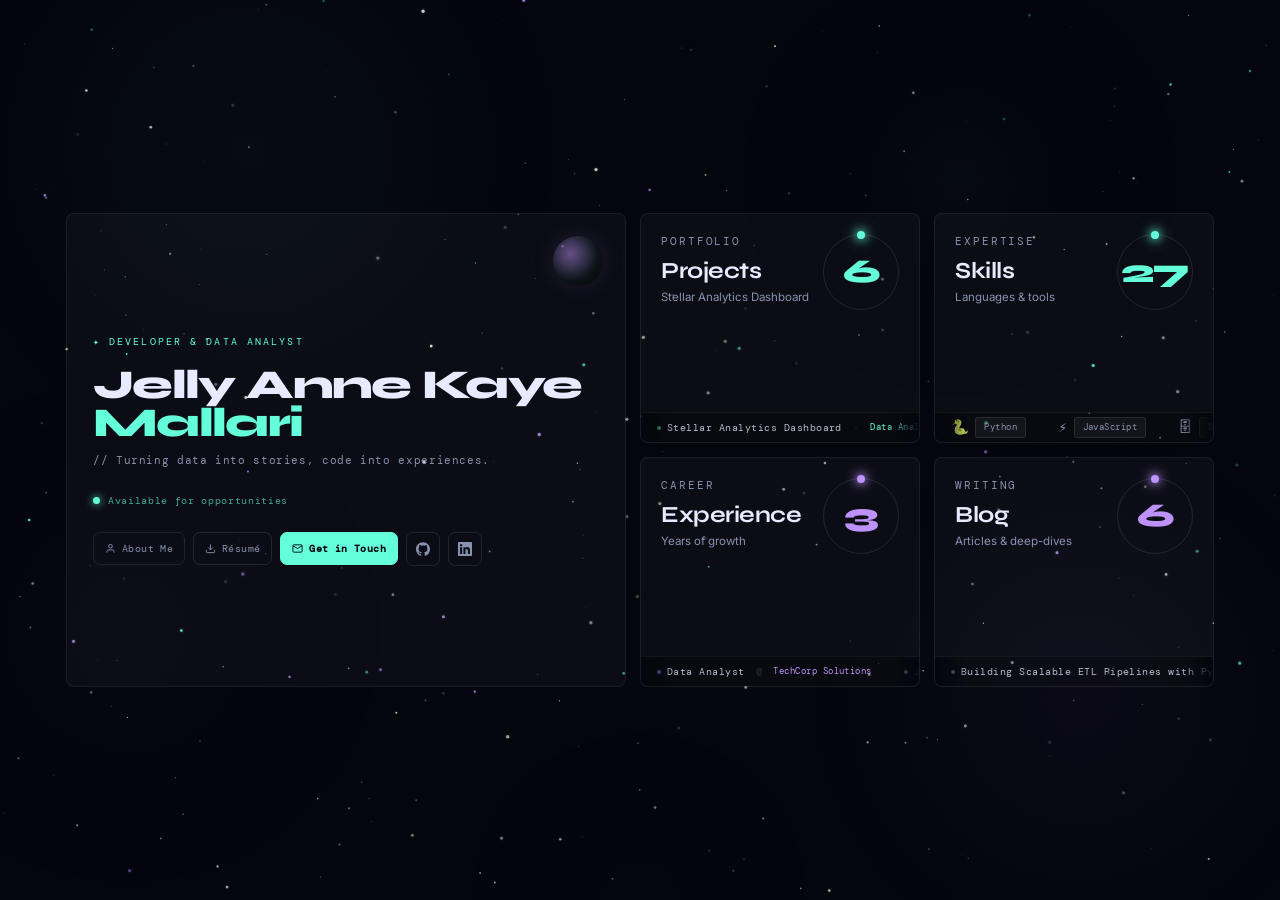
==== index.html @ e991c928 "Add portfolio site and admin panel Initial scaffold for a personal portfolio site. Adds index.html, " ====
<!DOCTYPE html>
<html lang="en">
<head>
  <meta charset="UTF-8"/>
  <meta name="viewport" content="width=device-width, initial-scale=1.0"/>
  <title>Jelly Anne Kaye Mallari — Portfolio</title>
  <link rel="preconnect" href="https://fonts.googleapis.com"/>
  <link rel="preconnect" href="https://fonts.gstatic.com" crossorigin/>
  <link href="https://fonts.googleapis.com/css2?family=Syne:wght@400;600;700;800&family=DM+Mono:wght@300;400;500&family=Inter:wght@300;400;500&display=swap" rel="stylesheet"/>
  <link rel="stylesheet" href="assets/css/main.css" />
</head>
<body>
<canvas id="gc"></canvas>
<div class="nb"></div>

<div class="screen">
  <div class="grid" id="grid"></div>
</div>

<script type="module">
import DataStore from './assets/js/dataStore.js';
import UI from './assets/js/ui.js';
import ContactForm from './assets/js/contactForm.js';

/* ══════════════════════════════════════════════
   GALAXY CANVAS — stars, nebula, shooting stars
══════════════════════════════════════════════ */
(function () {
  const cv = document.getElementById('gc');
  const cx = cv.getContext('2d');
  let stars = [], shots = [];
  const COLS = ['#ffffff','#e8eaff','#c8d0ff','#64ffda','#bd93f9'];

  function resize() {
    cv.width = innerWidth; cv.height = innerHeight;
    stars = [];
    for (let i = 0; i < 320; i++) stars.push({
      x: Math.random() * cv.width,  y: Math.random() * cv.height,
      r: Math.random() * 1.5 + 0.2,
      col: COLS[Math.floor(Math.random() * COLS.length)],
      op: Math.random() * .7 + .15,
      spd: Math.random() * .007 + .002,
      dir: Math.random() > .5 ? 1 : -1
    });
  }

  function shoot() {
    if (Math.random() > .4) return;
    const a = Math.PI / 6 + Math.random() * Math.PI / 8;
    shots.push({ x: Math.random() * cv.width * .85, y: Math.random() * cv.height * .4,
      spd: Math.random() * 11 + 7, len: Math.random() * 150 + 70, a, life: 1 });
  }

  function frame() {
    cx.clearRect(0, 0, cv.width, cv.height);

    /* soft nebula blobs */
    [{ x: cv.width*.75, y: cv.height*.2,  r: 240, c: '100,255,218', a: .02  },
     { x: cv.width*.1,  y: cv.height*.7,  r: 280, c: '189,147,249', a: .018 },
     { x: cv.width*.5,  y: cv.height,     r: 200, c: '100,255,218', a: .013 }
    ].forEach(n => {
      const g = cx.createRadialGradient(n.x, n.y, 0, n.x, n.y, n.r);
      g.addColorStop(0, `rgba(${n.c},${n.a})`); g.addColorStop(1, 'transparent');
      cx.save(); cx.fillStyle = g; cx.beginPath(); cx.arc(n.x, n.y, n.r, 0, Math.PI*2); cx.fill(); cx.restore();
    });

    /* twinkling stars */
    stars.forEach(s => {
      s.op += s.spd * s.dir;
      if (s.op >= .85 || s.op <= .08) s.dir *= -1;
      cx.save(); cx.globalAlpha = s.op;
      cx.beginPath(); cx.arc(s.x, s.y, s.r, 0, Math.PI*2); cx.fillStyle = s.col; cx.fill();
      if (s.r > 1.1) {
        cx.globalAlpha = s.op * .22;
        const g = cx.createRadialGradient(s.x, s.y, 0, s.x, s.y, s.r * 3);
        g.addColorStop(0, s.col); g.addColorStop(1, 'transparent');
        cx.fillStyle = g; cx.beginPath(); cx.arc(s.x, s.y, s.r*3, 0, Math.PI*2); cx.fill();
      }
      cx.restore();
    });

    /* shooting stars */
    shots = shots.filter(s => s.life > 0);
    shots.forEach(s => {
      s.x += Math.cos(s.a) * s.spd; s.y += Math.sin(s.a) * s.spd; s.life -= .017;
      const tx = s.x - Math.cos(s.a) * s.len, ty = s.y - Math.sin(s.a) * s.len;
      cx.save(); cx.globalAlpha = s.life;
      const g = cx.createLinearGradient(tx, ty, s.x, s.y);
      g.addColorStop(0, 'transparent'); g.addColorStop(.6, 'rgba(200,210,255,.35)'); g.addColorStop(1, '#fff');
      cx.strokeStyle = g; cx.lineWidth = 1.4;
      cx.beginPath(); cx.moveTo(tx, ty); cx.lineTo(s.x, s.y); cx.stroke();
      cx.globalAlpha = s.life * .7;
      cx.beginPath(); cx.arc(s.x, s.y, 2, 0, Math.PI*2); cx.fillStyle = '#fff'; cx.fill();
      cx.restore();
    });

    requestAnimationFrame(frame);
  }

  resize();
  window.addEventListener('resize', resize);
  setInterval(shoot, 3000);
  frame();
})();

/* ══════════════════════════════════════════════
   HELPERS
══════════════════════════════════════════════ */
function ticker(items, dur = '22s') {
  const inner = items.join('');
  return `<div class="ticker-wrap"><div class="ticker-track" style="--tdur:${dur}">${inner}${inner}</div></div>`;
}
function projItem(p) {
  return `<div class="ti-item"><span class="ti-dot"></span><span style="color:rgba(232,234,255,.8)">${UI.esc(p.title)}</span><span style="color:rgba(255,255,255,.18);padding:0 5px">·</span><span style="color:var(--cy);font-size:.58rem">${UI.esc(p.category)}</span></div>`;
}
function expItem(e) {
  return `<div class="ti-item"><span class="ti-dot" style="background:var(--vi)"></span><span style="color:rgba(232,234,255,.8)">${UI.esc(e.role)}</span><span style="color:rgba(255,255,255,.18);padding:0 5px">@</span><span style="color:var(--vi);font-size:.58rem">${UI.esc(e.company)}</span></div>`;
}
const IC = {Python:'🐍',JavaScript:'⚡',TypeScript:'🔷',SQL:'🗄',R:'📊',Bash:'💻','Node.js':'🟢','FastAPI':'⚡','Flask':'🌶','Express.js':'🚀','D3.js':'📈',Pandas:'🐼',NumPy:'🔢','scikit-learn':'🤖',TensorFlow:'🧠',Tableau:'📊','Power BI':'📊',PostgreSQL:'🐘',MongoDB:'🍃',MySQL:'🐬',Redis:'🔴',Docker:'🐳',Git:'🌿',Linux:'🐧',Figma:'🎨',Jupyter:'📓'};
function skillItem(s) {
  return `<div class="ti-item"><span style="font-size:.9rem">${IC[s]||'◆'}</span><span class="ti-pill">${UI.esc(s)}</span></div>`;
}
function blogItem(b) {
  const t = b.title.length > 44 ? b.title.slice(0, 42) + '…' : b.title;
  return `<div class="ti-item"><span class="ti-dot" style="background:var(--vi)"></span><span style="color:rgba(232,234,255,.8)">${UI.esc(t)}</span><span style="color:var(--vi);font-size:.56rem;margin-left:5px">${UI.esc(b.readTime)}</span></div>`;
}

/* num-orbit widget — ring rotates, dot is a child so it orbits naturally */
function numOrbit(val) {
  return `<div class="num-orbit">
    <div class="orb-ring"><div class="orb-dot"></div></div>
    <span class="tile-num">${val}</span>
  </div>`;
}

const ARR = `<div class="tile-arrow"></div>`;

const GH = `<svg viewBox="0 0 24 24" fill="currentColor"><path d="M12 .297c-6.63 0-12 5.373-12 12 0 5.303 3.438 9.8 8.205 11.385.6.113.82-.258.82-.577 0-.285-.01-1.04-.015-2.04-3.338.724-4.042-1.61-4.042-1.61-.546-1.385-1.335-1.755-1.335-1.755-1.087-.744.084-.729.084-.729 1.205.084 1.838 1.236 1.838 1.236 1.07 1.835 2.809 1.305 3.495.998.108-.776.417-1.305.76-1.605-2.665-.3-5.466-1.332-5.466-5.93 0-1.31.465-2.38 1.235-3.22-.135-.303-.54-1.523.105-3.176 0 0 1.005-.322 3.3 1.23.96-.267 1.98-.399 3-.405 1.02.006 2.04.138 3 .405 2.28-1.552 3.285-1.23 3.285-1.23.645 1.653.24 2.873.12 3.176.765.84 1.23 1.91 1.23 3.22 0 4.61-2.805 5.625-5.475 5.92.42.36.81 1.096.81 2.22 0 1.606-.015 2.896-.015 3.286 0 .315.21.69.825.57C20.565 22.092 24 17.592 24 12.297c0-6.627-5.373-12-12-12"/></svg>`;
const LI = `<svg viewBox="0 0 24 24" fill="currentColor"><path d="M20.447 20.452h-3.554v-5.569c0-1.328-.027-3.037-1.852-3.037-1.853 0-2.136 1.445-2.136 2.939v5.667H9.351V9h3.414v1.561h.046c.477-.9 1.637-1.85 3.37-1.85 3.601 0 4.267 2.37 4.267 5.455v6.286zM5.337 7.433a2.062 2.062 0 0 1-2.063-2.065 2.064 2.064 0 1 1 2.063 2.065zm1.782 13.019H3.555V9h3.564v11.452zM22.225 0H1.771C.792 0 0 .774 0 1.729v20.542C0 23.227.792 24 1.771 24h20.451C23.2 24 24 23.227 24 22.271V1.729C24 .774 23.2 0 22.222 0h.003z"/></svg>`;

/* ══════════════════════════════════════════════
   RENDER
══════════════════════════════════════════════ */
async function render() {
  const data = await DataStore.getData();
  const { stats, projects, skills, blogs, experience, profile } = data;
  const fp = projects.find(p => p.featured);
  const allSkills = [
    ...(skills.languages  || []),
    ...(skills.frameworks || []),
    ...(skills.data       || []).slice(0, 5),
    ...(skills.databases  || []).slice(0, 3),
    ...(skills.tools      || []).slice(0, 3)
  ];

  // Extract profile data with fallbacks
  const profileName = profile?.name || 'Jelly Anne Kaye Mallari';
  const nameParts = profileName.split(' ');
  const firstName = nameParts.slice(0, -1).join(' ');
  const lastName = nameParts[nameParts.length - 1];
  const profileTitle = profile?.title || 'Developer & Data Analyst';
  const profileTagline = profile?.tagline || 'code that speaks · data that tells stories';
  const profileEmail = profile?.email || 'jellyannekaymallari@email.com';
  const profileGithub = profile?.github || 'https://github.com/jellymallari';
  const profileLinkedin = profile?.linkedin || 'https://linkedin.com/in/jellymallari';
  const profileResume = profile?.resumeUrl || '#';
  const availableStatus = profile?.available !== false;

  document.getElementById('grid').innerHTML = `

    <!-- ① IDENTITY — col 1, row 1–2 -->
    <div class="tile t-identity">
      <div class="id-planet"></div>

      <div class="id-top">
        <p class="id-eye">✦ ${UI.esc(profileTitle)}</p>
        <h1 class="id-name">${UI.esc(firstName)}<br><span class="cy">${UI.esc(lastName)}</span></h1>
        <p class="id-role">// ${UI.esc(profileTagline)}</p>
        <div class="id-status"><div class="sdot"></div>${availableStatus ? 'Available for opportunities' : 'Not currently available'}</div>
      </div>

      <!-- single-row: About Me · Résumé · Get in Touch · GH · LI -->
      <div class="id-bottom">
        <a href="pages/about.html" class="id-btn ibg">
          <svg viewBox="0 0 24 24" fill="none" stroke="currentColor" stroke-width="2"><path d="M20 21v-2a4 4 0 0 0-4-4H8a4 4 0 0 0-4 4v2"/><circle cx="12" cy="7" r="4"/></svg>
          About Me
        </a>
        <a href="${profileResume}" class="id-btn ibo" ${profileResume !== '#' ? 'target="_blank"' : ''}>
          <svg viewBox="0 0 24 24" fill="none" stroke="currentColor" stroke-width="2"><path d="M21 15v4a2 2 0 0 1-2 2H5a2 2 0 0 1-2-2v-4"/><polyline points="7 10 12 15 17 10"/><line x1="12" y1="15" x2="12" y2="3"/></svg>
          Résumé
        </a>
        <a href="#" class="id-btn ibp contact-trigger">
          <svg viewBox="0 0 24 24" fill="none" stroke="currentColor" stroke-width="2"><path d="M4 4h16c1.1 0 2 .9 2 2v12c0 1.1-.9 2-2 2H4c-1.1 0-2-.9-2-2V6c0-1.1.9-2 2-2z"/><polyline points="22,6 12,12 2,6"/></svg>
          Get in Touch
        </a>
        <a href="${profileGithub}" target="_blank" class="soc-btn" title="GitHub">${GH}</a>
        <a href="${profileLinkedin}" target="_blank" class="soc-btn" title="LinkedIn">${LI}</a>
      </div>
    </div>

    <!-- ② PROJECTS — col 2, row 1 -->
    <a href="pages/projects.html" class="tile t-projects">
      <div class="tile-top">
        <div>
          <div class="tile-label">Portfolio</div>
          <div class="tile-title">Projects</div>
          <div class="tile-sub">${fp ? UI.esc(fp.title) : 'Full-stack · ML · Analytics'}</div>
        </div>
        ${numOrbit(stats.projects)}
      </div>
      ${ticker(projects.map(projItem), '26s')}
      ${ARR}
    </a>

    <!-- ③ SKILLS — col 3, row 1 -->
    <a href="pages/skills.html" class="tile t-skills">
      <div class="tile-top">
        <div>
          <div class="tile-label">Expertise</div>
          <div class="tile-title">Skills</div>
          <div class="tile-sub">Languages &amp; tools</div>
        </div>
        ${numOrbit(stats.technologies)}
      </div>
      ${ticker(allSkills.map(skillItem), '28s')}
      ${ARR}
    </a>

    <!-- ④ EXPERIENCE — col 2, row 2 -->
    <a href="pages/experience.html" class="tile t-exp">
      <div class="tile-top">
        <div>
          <div class="tile-label">Career</div>
          <div class="tile-title">Experience</div>
          <div class="tile-sub">Years of growth</div>
        </div>
        ${numOrbit(stats.experience)}
      </div>
      ${ticker(experience.map(expItem), '20s')}
      ${ARR}
    </a>

    <!-- ⑤ BLOG — col 3, row 2 -->
    <a href="pages/blog.html" class="tile t-blog">
      <div class="tile-top">
        <div>
          <div class="tile-label">Writing</div>
          <div class="tile-title">Blog</div>
          <div class="tile-sub">Articles &amp; deep-dives</div>
        </div>
        ${numOrbit(stats.blogs)}
      </div>
      ${ticker(blogs.map(blogItem), '24s')}
      ${ARR}
    </a>

  `;
}

/* ----------------------------------------------
   RENDER & INITIALIZE
---------------------------------------------- */
render().then(() => {
  // Initialize contact form
  ContactForm.init();
});
</script>
</body>
</html>
---- assets/css/main.css ----
/* ═══════════════════════════════════════════
   GALAXY PORTFOLIO — MAIN STYLESHEET
   ═══════════════════════════════════════════ */

@import url('https://fonts.googleapis.com/css2?family=Syne:wght@400;600;700;800&family=DM+Mono:ital,wght@0,300;0,400;0,500;1,300&family=Inter:wght@300;400;500&display=swap');

/* ── Variables ──────────────────────────────── */
:root {
  --space-black: #04050d;
  --deep-navy: #070b1a;
  --nebula-purple: #1a0a2e;
  --void: #0a0e1f;
  --star-white: #e8eaff;
  --star-dim: #8892b0;
  --accent-cyan: #64ffda;
  --accent-violet: #bd93f9;
  --accent-gold: #f1c40f;
  --accent-rose: #ff6b9d;
  --card-bg: rgba(255,255,255,0.03);
  --card-border: rgba(255,255,255,0.06);
  --card-hover: rgba(100,255,218,0.05);
  --glow-cyan: 0 0 30px rgba(100,255,218,0.15);
  --glow-violet: 0 0 30px rgba(189,147,249,0.15);
  --font-display: 'Syne', sans-serif;
  --font-mono: 'DM Mono', monospace;
  --font-body: 'Inter', sans-serif;
  --transition: all 0.35s cubic-bezier(0.4, 0, 0.2, 1);
  --radius: 16px;
  --radius-sm: 8px;
  
  /* Short aliases for homepage compatibility */
  --bg: var(--space-black);
  --w: var(--star-white);
  --dim: var(--star-dim);
  --cy: var(--accent-cyan);
  --vi: var(--accent-violet);
  --go: var(--accent-gold);
  --ro: var(--accent-rose);
  --border: rgba(255,255,255,0.07);
  --fd: var(--font-display);
  --fm: var(--font-mono);
  --fb: var(--font-body);
  --ease: cubic-bezier(0.4, 0, 0.2, 1);
}

/* ── Reset ──────────────────────────────────── */
*, *::before, *::after { box-sizing: border-box; margin: 0; padding: 0; }
html { scroll-behavior: smooth; }
body {
  font-family: var(--font-body);
  background: var(--space-black);
  color: var(--star-white);
  min-height: 100vh;
  overflow-x: hidden;
  line-height: 1.6;
}
a { color: inherit; text-decoration: none; }
ul { list-style: none; }
button { cursor: pointer; border: none; outline: none; background: none; font-family: inherit; }
img { max-width: 100%; display: block; }

/* ── Galaxy Canvas ──────────────────────────── */
#galaxy-canvas {
  position: fixed;
  inset: 0;
  z-index: 0;
  pointer-events: none;
}

/* Galaxy canvas for homepage */
#gc {
  position: fixed;
  inset: 0;
  z-index: 0;
  pointer-events: none;
}

/* ── Nebula Glow Backgrounds ────────────────── */
.nebula-bg {
  position: fixed;
  inset: 0;
  z-index: 0;
  pointer-events: none;
  overflow: hidden;
}

/* Nebula background for homepage */
.nb {
  position: fixed;
  inset: 0;
  z-index: 0;
  pointer-events: none;
  overflow: hidden;
}
.nb::before {
  content: '';
  position: absolute;
  width: 700px;
  height: 700px;
  background: radial-gradient(circle, rgba(100,255,218,.03) 0%, transparent 65%);
  top: -200px;
  left: -100px;
  animation: nd 22s ease-in-out infinite alternate;
}
.nb::after {
  content: '';
  position: absolute;
  width: 600px;
  height: 600px;
  background: radial-gradient(circle, rgba(189,147,249,.04) 0%, transparent 65%);
  bottom: -100px;
  right: -100px;
  animation: nd 28s ease-in-out infinite alternate-reverse;
}
@keyframes nd {
  0% { transform: translate(0,0); }
  100% { transform: translate(50px,35px); }
}
.nebula-bg::before {
  content: '';
  position: absolute;
  width: 600px; height: 600px;
  background: radial-gradient(circle, rgba(100,255,218,0.04) 0%, transparent 70%);
  top: -200px; left: -200px;
  animation: nebulaDrift 20s ease-in-out infinite alternate;
}
.nebula-bg::after {
  content: '';
  position: absolute;
  width: 500px; height: 500px;
  background: radial-gradient(circle, rgba(189,147,249,0.05) 0%, transparent 70%);
  bottom: -100px; right: -100px;
  animation: nebulaDrift 25s ease-in-out infinite alternate-reverse;
}
@keyframes nebulaDrift {
  0% { transform: translate(0,0) scale(1); }
  100% { transform: translate(60px, 40px) scale(1.1); }
}

/* ── Layout Wrapper ─────────────────────────── */
.site-wrapper {
  position: relative;
  z-index: 1;
  min-height: 100vh;
}

/* ── NAV ────────────────────────────────────── */
.nav {
  position: fixed;
  top: 0; left: 0; right: 0;
  z-index: 100;
  padding: 20px 40px;
  display: flex;
  align-items: center;
  justify-content: space-between;
  backdrop-filter: blur(20px);
  background: rgba(4,5,13,0.7);
  border-bottom: 1px solid rgba(255,255,255,0.04);
  transition: var(--transition);
}
.nav-logo {
  font-family: var(--font-display);
  font-weight: 800;
  font-size: 1.2rem;
  letter-spacing: -0.02em;
  color: var(--accent-cyan);
}
.nav-logo span { color: var(--star-white); }
.nav-links {
  display: flex;
  gap: 36px;
  align-items: center;
}
.nav-links a {
  font-family: var(--font-mono);
  font-size: 0.75rem;
  color: var(--star-dim);
  letter-spacing: 0.08em;
  text-transform: uppercase;
  transition: var(--transition);
  position: relative;
}
.nav-links a::after {
  content: '';
  position: absolute;
  bottom: -4px; left: 0;
  width: 0; height: 1px;
  background: var(--accent-cyan);
  transition: var(--transition);
}
.nav-links a:hover { color: var(--accent-cyan); }
.nav-links a:hover::after { width: 100%; }
.nav-cta {
  padding: 9px 22px;
  border: 1px solid var(--accent-cyan);
  border-radius: 6px;
  font-family: var(--font-mono);
  font-size: 0.75rem;
  color: var(--accent-cyan) !important;
  letter-spacing: 0.08em;
  text-transform: uppercase;
  transition: var(--transition) !important;
}
.nav-cta:hover {
  background: rgba(100,255,218,0.1) !important;
}
.nav-cta::after { display: none !important; }
.nav-hamburger {
  display: none;
  flex-direction: column;
  gap: 5px;
  padding: 4px;
}
.nav-hamburger span {
  width: 24px; height: 2px;
  background: var(--star-white);
  border-radius: 2px;
  transition: var(--transition);
}

/* ── HERO / DASHBOARD HEADER ────────────────── */
.hero {
  padding: 160px 40px 60px;
  max-width: 1200px;
  margin: 0 auto;
}
.hero-eyebrow {
  font-family: var(--font-mono);
  font-size: 0.75rem;
  color: var(--accent-cyan);
  letter-spacing: 0.2em;
  text-transform: uppercase;
  margin-bottom: 20px;
  opacity: 0;
  animation: fadeUp 0.8s ease forwards 0.2s;
}
.hero-name {
  font-family: var(--font-display);
  font-size: clamp(2.8rem, 6vw, 5.5rem);
  font-weight: 800;
  line-height: 1.0;
  letter-spacing: -0.03em;
  margin-bottom: 16px;
  opacity: 0;
  animation: fadeUp 0.8s ease forwards 0.4s;
}
.hero-name .accent { color: var(--accent-cyan); }
.hero-title {
  font-family: var(--font-mono);
  font-size: clamp(0.85rem, 1.5vw, 1rem);
  color: var(--star-dim);
  letter-spacing: 0.06em;
  margin-bottom: 32px;
  opacity: 0;
  animation: fadeUp 0.8s ease forwards 0.6s;
}
.hero-actions {
  display: flex;
  gap: 16px;
  flex-wrap: wrap;
  margin-bottom: 16px;
  opacity: 0;
  animation: fadeUp 0.8s ease forwards 0.8s;
}
.btn {
  display: inline-flex;
  align-items: center;
  gap: 8px;
  padding: 12px 24px;
  border-radius: var(--radius-sm);
  font-family: var(--font-mono);
  font-size: 0.78rem;
  letter-spacing: 0.06em;
  font-weight: 500;
  transition: var(--transition);
}
.btn-primary {
  background: var(--accent-cyan);
  color: var(--space-black);
}
.btn-primary:hover {
  background: #a0ffe8;
  transform: translateY(-2px);
  box-shadow: 0 8px 24px rgba(100,255,218,0.3);
}
.btn-outline {
  border: 1px solid rgba(255,255,255,0.15);
  color: var(--star-white);
}
.btn-outline:hover {
  border-color: var(--accent-cyan);
  color: var(--accent-cyan);
  transform: translateY(-2px);
}
.btn-ghost {
  color: var(--star-dim);
  padding: 12px 16px;
}
.btn-ghost:hover { color: var(--accent-violet); }
.btn svg { width: 14px; height: 14px; }

/* ── STATUS BADGE ───────────────────────────── */
.status-badge {
  display: inline-flex;
  align-items: center;
  gap: 8px;
  font-family: var(--font-mono);
  font-size: 0.7rem;
  color: var(--accent-cyan);
  letter-spacing: 0.06em;
  opacity: 0;
  animation: fadeUp 0.8s ease forwards 1s;
}
.status-dot {
  width: 7px; height: 7px;
  border-radius: 50%;
  background: var(--accent-cyan);
  box-shadow: 0 0 8px var(--accent-cyan);
  animation: pulse 2s ease-in-out infinite;
}
@keyframes pulse {
  0%, 100% { opacity: 1; transform: scale(1); }
  50% { opacity: 0.5; transform: scale(0.8); }
}

/* ── GRID DASHBOARD ─────────────────────────── */
.dashboard {
  padding: 0 40px 80px;
  max-width: 1200px;
  margin: 0 auto;
}
.grid {
  display: grid;
  grid-template-columns: repeat(12, 1fr);
  grid-auto-rows: 160px;
  gap: 16px;
}

/* Card base */
.card {
  background: var(--card-bg);
  border: 1px solid var(--card-border);
  border-radius: var(--radius);
  padding: 28px;
  position: relative;
  overflow: hidden;
  cursor: pointer;
  transition: var(--transition);
  display: flex;
  flex-direction: column;
  justify-content: space-between;
  opacity: 0;
  animation: cardReveal 0.6s ease forwards;
  text-decoration: none;
  color: inherit;
}
.card::before {
  content: '';
  position: absolute;
  inset: 0;
  background: var(--card-hover);
  opacity: 0;
  transition: var(--transition);
  border-radius: inherit;
}
.card:hover {
  border-color: rgba(100,255,218,0.2);
  transform: translateY(-4px) scale(1.01);
  box-shadow: var(--glow-cyan), 0 20px 60px rgba(0,0,0,0.4);
  z-index: 2;
}
.card:hover::before { opacity: 1; }

/* Card size variants */
.card-wide { grid-column: span 7; }
.card-medium { grid-column: span 5; }
.card-third { grid-column: span 4; }
.card-half { grid-column: span 6; }
.card-tall { grid-row: span 2; }
.card-full { grid-column: span 12; }

/* Card animation delays */
.card:nth-child(1) { animation-delay: 0.1s; }
.card:nth-child(2) { animation-delay: 0.2s; }
.card:nth-child(3) { animation-delay: 0.3s; }
.card:nth-child(4) { animation-delay: 0.4s; }
.card:nth-child(5) { animation-delay: 0.5s; }
.card:nth-child(6) { animation-delay: 0.6s; }
.card:nth-child(7) { animation-delay: 0.7s; }

@keyframes cardReveal {
  from { opacity: 0; transform: translateY(20px); }
  to { opacity: 1; transform: translateY(0); }
}

/* Card inner elements */
.card-label {
  font-family: var(--font-mono);
  font-size: 0.68rem;
  letter-spacing: 0.15em;
  text-transform: uppercase;
  color: var(--star-dim);
  margin-bottom: 8px;
}
.card-title {
  font-family: var(--font-display);
  font-size: 1.5rem;
  font-weight: 700;
  letter-spacing: -0.02em;
  line-height: 1.2;
}
.card-stat {
  font-family: var(--font-display);
  font-size: 3rem;
  font-weight: 800;
  letter-spacing: -0.04em;
  line-height: 1;
  color: var(--accent-cyan);
}
.card-stat-label {
  font-family: var(--font-mono);
  font-size: 0.7rem;
  color: var(--star-dim);
  letter-spacing: 0.06em;
}
.card-description {
  font-size: 0.82rem;
  color: var(--star-dim);
  line-height: 1.6;
  margin-top: 8px;
}
.card-arrow {
  position: absolute;
  bottom: 24px; right: 24px;
  width: 36px; height: 36px;
  border: 1px solid rgba(255,255,255,0.1);
  border-radius: 50%;
  display: flex;
  align-items: center;
  justify-content: center;
  color: var(--star-dim);
  transition: var(--transition);
}
.card:hover .card-arrow {
  border-color: var(--accent-cyan);
  color: var(--accent-cyan);
  background: rgba(100,255,218,0.1);
  transform: rotate(45deg);
}
.card-icon {
  width: 44px; height: 44px;
  border-radius: 12px;
  display: flex;
  align-items: center;
  justify-content: center;
  margin-bottom: 12px;
  font-size: 1.4rem;
}
.card-tags {
  display: flex;
  flex-wrap: wrap;
  gap: 6px;
  margin-top: 12px;
}
.tag {
  padding: 3px 10px;
  border-radius: 4px;
  font-family: var(--font-mono);
  font-size: 0.65rem;
  letter-spacing: 0.05em;
  background: rgba(255,255,255,0.05);
  border: 1px solid rgba(255,255,255,0.08);
  color: var(--star-dim);
}
.tag.accent { background: rgba(100,255,218,0.1); border-color: rgba(100,255,218,0.2); color: var(--accent-cyan); }
.tag.violet { background: rgba(189,147,249,0.1); border-color: rgba(189,147,249,0.2); color: var(--accent-violet); }

/* Card color themes */
.card-cyan { --card-hover: rgba(100,255,218,0.05); }
.card-violet { --card-hover: rgba(189,147,249,0.05); }
.card-violet:hover { border-color: rgba(189,147,249,0.2); box-shadow: var(--glow-violet), 0 20px 60px rgba(0,0,0,0.4); }
.card-violet .card-stat { color: var(--accent-violet); }
.card-gold .card-stat { color: var(--accent-gold); }
.card-rose .card-stat { color: var(--accent-rose); }

/* Featured project card styles */
.card-project-preview {
  display: flex;
  flex-direction: column;
  gap: 8px;
}
.project-name {
  font-family: var(--font-display);
  font-weight: 700;
  font-size: 1.05rem;
  letter-spacing: -0.02em;
}
.project-meta {
  font-family: var(--font-mono);
  font-size: 0.68rem;
  color: var(--accent-cyan);
  letter-spacing: 0.08em;
  text-transform: uppercase;
}
.project-excerpt {
  font-size: 0.8rem;
  color: var(--star-dim);
  line-height: 1.5;
  display: -webkit-box;
  -webkit-line-clamp: 2;
  -webkit-box-orient: vertical;
  overflow: hidden;
}

/* Orbit animation in card */
.orbit-container {
  position: absolute;
  right: -20px; top: 50%;
  transform: translateY(-50%);
  width: 120px; height: 120px;
}
.orbit-ring {
  position: absolute;
  inset: 0;
  border: 1px solid rgba(100,255,218,0.1);
  border-radius: 50%;
  animation: orbitSpin 8s linear infinite;
}
.orbit-dot {
  position: absolute;
  width: 8px; height: 8px;
  background: var(--accent-cyan);
  border-radius: 50%;
  top: -4px; left: 50%;
  transform: translateX(-50%);
  box-shadow: 0 0 10px var(--accent-cyan);
}
@keyframes orbitSpin {
  from { transform: rotate(0deg); }
  to { transform: rotate(360deg); }
}

/* Skills bar */
.skill-bar-list { display: flex; flex-direction: column; gap: 10px; margin-top: 8px; }
.skill-bar-item { }
.skill-bar-label {
  display: flex;
  justify-content: space-between;
  font-family: var(--font-mono);
  font-size: 0.68rem;
  color: var(--star-dim);
  margin-bottom: 5px;
  letter-spacing: 0.04em;
}
.skill-bar-track {
  height: 3px;
  background: rgba(255,255,255,0.06);
  border-radius: 2px;
  overflow: hidden;
}
.skill-bar-fill {
  height: 100%;
  background: linear-gradient(90deg, var(--accent-cyan), var(--accent-violet));
  border-radius: 2px;
  transform-origin: left;
  transform: scaleX(0);
  transition: transform 1s cubic-bezier(0.4, 0, 0.2, 1);
}
.card:hover .skill-bar-fill { transform: scaleX(1); }

/* ── PAGE LAYOUT ────────────────────────────── */
.page-wrapper {
  padding: 120px 40px 80px;
  max-width: 1200px;
  margin: 0 auto;
}
.page-header {
  margin-bottom: 64px;
  opacity: 0;
  animation: fadeUp 0.7s ease forwards 0.2s;
}
.page-eyebrow {
  font-family: var(--font-mono);
  font-size: 0.72rem;
  color: var(--accent-cyan);
  letter-spacing: 0.2em;
  text-transform: uppercase;
  margin-bottom: 12px;
}
.page-title {
  font-family: var(--font-display);
  font-size: clamp(2rem, 5vw, 3.5rem);
  font-weight: 800;
  letter-spacing: -0.03em;
  line-height: 1.1;
}
.page-subtitle {
  font-size: 0.9rem;
  color: var(--star-dim);
  max-width: 500px;
  margin-top: 12px;
  line-height: 1.7;
}
.page-divider {
  height: 1px;
  background: linear-gradient(90deg, var(--accent-cyan), transparent);
  margin: 16px 0 0;
  opacity: 0.3;
}

/* ── PROJECTS PAGE ──────────────────────────── */
.filter-bar {
  display: flex;
  gap: 8px;
  margin-bottom: 40px;
  flex-wrap: wrap;
  opacity: 0;
  animation: fadeUp 0.7s ease forwards 0.4s;
}
.filter-btn {
  padding: 8px 20px;
  border-radius: 6px;
  font-family: var(--font-mono);
  font-size: 0.72rem;
  letter-spacing: 0.06em;
  border: 1px solid rgba(255,255,255,0.1);
  color: var(--star-dim);
  transition: var(--transition);
}
.filter-btn:hover, .filter-btn.active {
  border-color: var(--accent-cyan);
  color: var(--accent-cyan);
  background: rgba(100,255,218,0.07);
}

.projects-grid {
  display: grid;
  grid-template-columns: repeat(auto-fill, minmax(340px, 1fr));
  gap: 20px;
  opacity: 0;
  animation: fadeUp 0.7s ease forwards 0.6s;
}
.project-card {
  background: var(--card-bg);
  border: 1px solid var(--card-border);
  border-radius: var(--radius);
  padding: 32px;
  transition: var(--transition);
  position: relative;
  overflow: hidden;
}
.project-card::after {
  content: '';
  position: absolute;
  top: 0; left: 0; right: 0;
  height: 2px;
  background: linear-gradient(90deg, var(--accent-cyan), var(--accent-violet));
  transform: scaleX(0);
  transform-origin: left;
  transition: var(--transition);
}
.project-card:hover {
  border-color: rgba(100,255,218,0.15);
  transform: translateY(-6px);
  box-shadow: var(--glow-cyan), 0 24px 60px rgba(0,0,0,0.5);
}
.project-card:hover::after { transform: scaleX(1); }
.project-category {
  font-family: var(--font-mono);
  font-size: 0.68rem;
  color: var(--accent-cyan);
  letter-spacing: 0.12em;
  text-transform: uppercase;
  margin-bottom: 12px;
}
.project-title {
  font-family: var(--font-display);
  font-size: 1.25rem;
  font-weight: 700;
  letter-spacing: -0.02em;
  margin-bottom: 12px;
}
.project-desc {
  font-size: 0.83rem;
  color: var(--star-dim);
  line-height: 1.65;
  margin-bottom: 20px;
}
.project-tech {
  display: flex;
  flex-wrap: wrap;
  gap: 6px;
  margin-bottom: 24px;
}
.tech-tag {
  padding: 4px 10px;
  background: rgba(255,255,255,0.04);
  border: 1px solid rgba(255,255,255,0.07);
  border-radius: 4px;
  font-family: var(--font-mono);
  font-size: 0.65rem;
  color: var(--star-dim);
}
.project-footer {
  display: flex;
  align-items: center;
  justify-content: space-between;
}
.project-status {
  display: flex;
  align-items: center;
  gap: 6px;
  font-family: var(--font-mono);
  font-size: 0.68rem;
  color: var(--star-dim);
}
.status-indicator {
  width: 6px; height: 6px;
  border-radius: 50%;
  background: var(--accent-cyan);
}
.status-indicator.in-progress { background: var(--accent-gold); }
.project-links { display: flex; gap: 12px; }
.project-links a {
  font-family: var(--font-mono);
  font-size: 0.68rem;
  color: var(--star-dim);
  letter-spacing: 0.06em;
  transition: var(--transition);
}
.project-links a:hover { color: var(--accent-cyan); }

/* ── EXPERIENCE PAGE ────────────────────────── */
.timeline {
  position: relative;
  padding-left: 32px;
  opacity: 0;
  animation: fadeUp 0.7s ease forwards 0.4s;
}
.timeline::before {
  content: '';
  position: absolute;
  left: 0; top: 8px; bottom: 0;
  width: 1px;
  background: linear-gradient(180deg, var(--accent-cyan), rgba(100,255,218,0.05));
}
.timeline-item {
  position: relative;
  margin-bottom: 56px;
}
.timeline-item::before {
  content: '';
  position: absolute;
  left: -37px; top: 6px;
  width: 10px; height: 10px;
  border-radius: 50%;
  background: var(--space-black);
  border: 2px solid var(--accent-cyan);
  box-shadow: 0 0 12px rgba(100,255,218,0.4);
}
.timeline-period {
  font-family: var(--font-mono);
  font-size: 0.7rem;
  color: var(--accent-cyan);
  letter-spacing: 0.1em;
  margin-bottom: 8px;
}
.timeline-role {
  font-family: var(--font-display);
  font-size: 1.3rem;
  font-weight: 700;
  letter-spacing: -0.02em;
  margin-bottom: 4px;
}
.timeline-company {
  font-family: var(--font-mono);
  font-size: 0.78rem;
  color: var(--star-dim);
  margin-bottom: 16px;
}
.timeline-desc {
  font-size: 0.85rem;
  color: var(--star-dim);
  line-height: 1.7;
  margin-bottom: 16px;
  max-width: 600px;
}
.timeline-highlights {
  display: flex;
  flex-direction: column;
  gap: 8px;
}
.timeline-highlights li {
  font-family: var(--font-mono);
  font-size: 0.75rem;
  color: var(--star-dim);
  padding-left: 16px;
  position: relative;
}
.timeline-highlights li::before {
  content: '›';
  position: absolute;
  left: 0;
  color: var(--accent-cyan);
}

/* ── SKILLS PAGE ────────────────────────────── */
.skills-sections {
  display: grid;
  grid-template-columns: repeat(auto-fill, minmax(300px, 1fr));
  gap: 24px;
  opacity: 0;
  animation: fadeUp 0.7s ease forwards 0.4s;
}
.skills-group {
  background: var(--card-bg);
  border: 1px solid var(--card-border);
  border-radius: var(--radius);
  padding: 32px;
  transition: var(--transition);
}
.skills-group:hover {
  border-color: rgba(100,255,218,0.1);
  transform: translateY(-4px);
}
.skills-group-title {
  font-family: var(--font-display);
  font-size: 0.95rem;
  font-weight: 700;
  letter-spacing: 0.02em;
  margin-bottom: 20px;
  color: var(--accent-cyan);
}
.skills-list {
  display: flex;
  flex-wrap: wrap;
  gap: 8px;
}
.skill-pill {
  padding: 6px 14px;
  border: 1px solid rgba(255,255,255,0.08);
  border-radius: 6px;
  font-family: var(--font-mono);
  font-size: 0.72rem;
  color: var(--star-dim);
  background: rgba(255,255,255,0.03);
  transition: var(--transition);
}
.skill-pill:hover {
  border-color: var(--accent-cyan);
  color: var(--accent-cyan);
  background: rgba(100,255,218,0.05);
}

/* ── BLOG PAGE ──────────────────────────────── */
.blog-grid {
  display: grid;
  grid-template-columns: repeat(auto-fill, minmax(320px, 1fr));
  gap: 24px;
  opacity: 0;
  animation: fadeUp 0.7s ease forwards 0.4s;
}
.blog-card {
  background: var(--card-bg);
  border: 1px solid var(--card-border);
  border-radius: var(--radius);
  padding: 32px;
  transition: var(--transition);
  position: relative;
  overflow: hidden;
}
.blog-card:hover {
  border-color: rgba(189,147,249,0.2);
  transform: translateY(-6px);
  box-shadow: var(--glow-violet), 0 24px 60px rgba(0,0,0,0.5);
}
.blog-category {
  font-family: var(--font-mono);
  font-size: 0.65rem;
  color: var(--accent-violet);
  letter-spacing: 0.14em;
  text-transform: uppercase;
  margin-bottom: 12px;
}
.blog-title {
  font-family: var(--font-display);
  font-size: 1.15rem;
  font-weight: 700;
  letter-spacing: -0.02em;
  margin-bottom: 12px;
  line-height: 1.3;
  transition: var(--transition);
}
.blog-card:hover .blog-title { color: var(--accent-violet); }
.blog-excerpt {
  font-size: 0.82rem;
  color: var(--star-dim);
  line-height: 1.65;
  margin-bottom: 24px;
}
.blog-meta {
  display: flex;
  align-items: center;
  justify-content: space-between;
  font-family: var(--font-mono);
  font-size: 0.68rem;
  color: var(--star-dim);
}
.blog-tags { display: flex; gap: 6px; flex-wrap: wrap; margin-bottom: 16px; }
.blog-tag {
  padding: 3px 9px;
  border-radius: 4px;
  background: rgba(189,147,249,0.08);
  border: 1px solid rgba(189,147,249,0.15);
  font-family: var(--font-mono);
  font-size: 0.62rem;
  color: var(--accent-violet);
}

/* ── ABOUT PAGE ─────────────────────────────── */
.about-grid {
  display: grid;
  grid-template-columns: 1fr 1.2fr;
  gap: 60px;
  align-items: start;
  opacity: 0;
  animation: fadeUp 0.7s ease forwards 0.4s;
}
.about-avatar {
  position: relative;
}
.avatar-frame {
  width: 100%;
  aspect-ratio: 1;
  max-width: 320px;
  border-radius: 20px;
  background: linear-gradient(135deg, rgba(100,255,218,0.08), rgba(189,147,249,0.08));
  border: 1px solid rgba(100,255,218,0.15);
  display: flex;
  align-items: center;
  justify-content: center;
  font-size: 6rem;
  position: relative;
  overflow: hidden;
}
.avatar-frame::before {
  content: '';
  position: absolute;
  inset: -50%;
  background: conic-gradient(from 0deg, transparent 0%, rgba(100,255,218,0.05) 30%, transparent 60%);
  animation: rotateSlow 20s linear infinite;
}
@keyframes rotateSlow { to { transform: rotate(360deg); } }
.about-ring {
  position: absolute;
  inset: -20px;
  border: 1px solid rgba(100,255,218,0.06);
  border-radius: 28px;
  animation: orbitSpin 12s linear infinite;
}
.about-info { display: flex; flex-direction: column; gap: 32px; }
.about-bio {
  font-size: 0.9rem;
  color: var(--star-dim);
  line-height: 1.8;
}
.about-detail-list { display: flex; flex-direction: column; gap: 12px; }
.about-detail {
  display: flex;
  align-items: center;
  gap: 12px;
  font-family: var(--font-mono);
  font-size: 0.78rem;
  color: var(--star-dim);
}
.about-detail-key { color: var(--accent-cyan); min-width: 90px; }
.about-socials { display: flex; gap: 12px; }
.social-btn {
  padding: 10px 20px;
  border: 1px solid rgba(255,255,255,0.1);
  border-radius: 8px;
  font-family: var(--font-mono);
  font-size: 0.72rem;
  color: var(--star-dim);
  transition: var(--transition);
  display: flex;
  align-items: center;
  gap: 8px;
}
.social-btn:hover {
  border-color: var(--accent-cyan);
  color: var(--accent-cyan);
  background: rgba(100,255,218,0.05);
}

/* ── ADMIN PAGE ─────────────────────────────── */
.admin-layout {
  display: grid;
  grid-template-columns: 240px 1fr;
  gap: 32px;
  min-height: calc(100vh - 200px);
}
.admin-sidebar {
  background: var(--card-bg);
  border: 1px solid var(--card-border);
  border-radius: var(--radius);
  padding: 24px;
  height: fit-content;
  position: sticky;
  top: 100px;
}
.admin-sidebar-title {
  font-family: var(--font-mono);
  font-size: 0.68rem;
  color: var(--accent-cyan);
  letter-spacing: 0.15em;
  text-transform: uppercase;
  margin-bottom: 20px;
}
.admin-nav-item {
  display: flex;
  align-items: center;
  gap: 10px;
  padding: 10px 14px;
  border-radius: 8px;
  font-family: var(--font-mono);
  font-size: 0.78rem;
  color: var(--star-dim);
  cursor: pointer;
  transition: var(--transition);
  margin-bottom: 4px;
  border: 1px solid transparent;
}
.admin-nav-item:hover, .admin-nav-item.active {
  color: var(--accent-cyan);
  background: rgba(100,255,218,0.05);
  border-color: rgba(100,255,218,0.1);
}
.admin-content { }
.admin-panel { display: none; }
.admin-panel.active { display: block; }
.admin-panel-header {
  display: flex;
  align-items: center;
  justify-content: space-between;
  margin-bottom: 32px;
}
.admin-panel-title {
  font-family: var(--font-display);
  font-size: 1.5rem;
  font-weight: 700;
  letter-spacing: -0.02em;
}

/* Admin table */
.admin-table {
  width: 100%;
  border-collapse: collapse;
}
.admin-table th {
  font-family: var(--font-mono);
  font-size: 0.65rem;
  letter-spacing: 0.12em;
  text-transform: uppercase;
  color: var(--star-dim);
  text-align: left;
  padding: 12px 16px;
  border-bottom: 1px solid rgba(255,255,255,0.06);
}
.admin-table td {
  padding: 16px 16px;
  font-size: 0.83rem;
  border-bottom: 1px solid rgba(255,255,255,0.04);
  color: var(--star-dim);
  vertical-align: top;
}
.admin-table tr:hover td { background: rgba(255,255,255,0.02); }
.admin-table td:first-child { color: var(--star-white); font-weight: 500; }

/* Admin form */
.admin-form {
  background: var(--card-bg);
  border: 1px solid var(--card-border);
  border-radius: var(--radius);
  padding: 32px;
  display: none;
}
.admin-form.visible { display: block; }
.form-grid {
  display: grid;
  grid-template-columns: 1fr 1fr;
  gap: 20px;
  margin-bottom: 24px;
}
.form-group { display: flex; flex-direction: column; gap: 8px; }
.form-group.full { grid-column: span 2; }
.form-label {
  font-family: var(--font-mono);
  font-size: 0.68rem;
  color: var(--star-dim);
  letter-spacing: 0.08em;
  text-transform: uppercase;
}
.form-input, .form-textarea, .form-select {
  background: rgba(255,255,255,0.03);
  border: 1px solid rgba(255,255,255,0.08);
  border-radius: 8px;
  padding: 12px 16px;
  font-family: var(--font-mono);
  font-size: 0.8rem;
  color: var(--star-white);
  transition: var(--transition);
  outline: none;
  width: 100%;
}
.form-input:focus, .form-textarea:focus, .form-select:focus {
  border-color: var(--accent-cyan);
  background: rgba(100,255,218,0.03);
  box-shadow: 0 0 0 3px rgba(100,255,218,0.08);
}
.form-textarea { resize: vertical; min-height: 100px; }
.form-select option { background: var(--deep-navy); }
.form-actions {
  display: flex;
  gap: 12px;
}
.action-btn {
  padding: 8px 16px;
  border-radius: 6px;
  font-family: var(--font-mono);
  font-size: 0.7rem;
  letter-spacing: 0.06em;
  transition: var(--transition);
  cursor: pointer;
  border: none;
}
.action-btn-edit {
  background: rgba(100,255,218,0.1);
  color: var(--accent-cyan);
  border: 1px solid rgba(100,255,218,0.2);
}
.action-btn-edit:hover { background: rgba(100,255,218,0.2); }
.action-btn-delete {
  background: rgba(255,107,157,0.1);
  color: var(--accent-rose);
  border: 1px solid rgba(255,107,157,0.2);
}
.action-btn-delete:hover { background: rgba(255,107,157,0.2); }

/* ── TOAST NOTIFICATION ─────────────────────── */
.toast {
  position: fixed;
  bottom: 40px; right: 40px;
  background: var(--deep-navy);
  border: 1px solid rgba(100,255,218,0.2);
  border-radius: 10px;
  padding: 14px 20px;
  font-family: var(--font-mono);
  font-size: 0.78rem;
  color: var(--accent-cyan);
  z-index: 999;
  transform: translateY(100px);
  opacity: 0;
  transition: all 0.4s cubic-bezier(0.4, 0, 0.2, 1);
  box-shadow: var(--glow-cyan);
}
.toast.show { transform: translateY(0); opacity: 1; }
.toast.error { color: var(--accent-rose); border-color: rgba(255,107,157,0.2); }

/* ── FOOTER ─────────────────────────────────── */
.footer {
  padding: 40px;
  border-top: 1px solid rgba(255,255,255,0.04);
  display: flex;
  align-items: center;
  justify-content: space-between;
  max-width: 1200px;
  margin: 0 auto;
}
.footer-text {
  font-family: var(--font-mono);
  font-size: 0.7rem;
  color: rgba(255,255,255,0.2);
  letter-spacing: 0.06em;
}
.footer-links { display: flex; gap: 24px; }
.footer-links a {
  font-family: var(--font-mono);
  font-size: 0.7rem;
  color: rgba(255,255,255,0.2);
  transition: var(--transition);
}
.footer-links a:hover { color: var(--accent-cyan); }

/* ── ANIMATIONS ─────────────────────────────── */
@keyframes fadeUp {
  from { opacity: 0; transform: translateY(24px); }
  to { opacity: 1; transform: translateY(0); }
}
@keyframes shimmer {
  0% { background-position: -200% 0; }
  100% { background-position: 200% 0; }
}
.shimmer {
  background: linear-gradient(90deg, transparent 25%, rgba(255,255,255,0.06) 50%, transparent 75%);
  background-size: 200% 100%;
  animation: shimmer 2s infinite;
}

/* ── SCROLL REVEAL ──────────────────────────── */
.reveal {
  opacity: 0;
  transform: translateY(30px);
  transition: opacity 0.7s ease, transform 0.7s ease;
}
.reveal.visible {
  opacity: 1;
  transform: none;
}

/* ── RESPONSIVE ─────────────────────────────── */
@media (max-width: 900px) {
  .nav { padding: 16px 24px; }
  .nav-links { display: none; }
  .nav-hamburger { display: flex; }
  .hero { padding: 120px 24px 40px; }
  .dashboard { padding: 0 24px 60px; }
  .page-wrapper { padding: 100px 24px 60px; }
  .grid { grid-template-columns: 1fr 1fr; grid-auto-rows: 140px; }
  .card-wide, .card-medium, .card-third, .card-half { grid-column: span 2; }
  .card-tall { grid-row: span 1; }
  .about-grid { grid-template-columns: 1fr; }
  .admin-layout { grid-template-columns: 1fr; }
  .admin-sidebar { position: static; }
  .form-grid { grid-template-columns: 1fr; }
  .form-group.full { grid-column: span 1; }
  .footer { flex-direction: column; gap: 16px; text-align: center; }
}
@media (max-width: 600px) {
  .grid { grid-template-columns: 1fr; grid-auto-rows: auto; }
  .card { min-height: 140px; }
  .card-wide, .card-medium, .card-third, .card-half, .card-full { grid-column: span 1; }
  .hero-name { font-size: 2.2rem; }
  .projects-grid, .blog-grid, .skills-sections { grid-template-columns: 1fr; }
}

/* ── MOBILE NAV ─────────────────────────────── */
.mobile-nav {
  position: fixed;
  inset: 0;
  background: rgba(4,5,13,0.97);
  z-index: 99;
  display: flex;
  align-items: center;
  justify-content: center;
  flex-direction: column;
  gap: 32px;
  transform: translateX(100%);
  transition: transform 0.4s cubic-bezier(0.4, 0, 0.2, 1);
  backdrop-filter: blur(20px);
}
.mobile-nav.open { transform: translateX(0); }
.mobile-nav a {
  font-family: var(--font-display);
  font-size: 2rem;
  font-weight: 700;
  color: var(--star-dim);
  letter-spacing: -0.02em;
  transition: var(--transition);
}
.mobile-nav a:hover { color: var(--accent-cyan); }
.mobile-nav-close {
  position: absolute;
  top: 24px; right: 24px;
  width: 40px; height: 40px;
  display: flex;
  align-items: center;
  justify-content: center;
  color: var(--star-dim);
  font-size: 1.5rem;
  cursor: pointer;
}

/* ═══════════════════════════════════════════════
   DASHBOARD HOMEPAGE STYLES
══════════════════════════════════════════════ */

/* Dashboard root variables */
:root {
  --wp: 16px;      /* Wrapper padding (galaxy border) */
  --gg: 14px;      /* Grid gap */
  --id-w: 560px;   /* Identity tile width */
  --sm: 280px;     /* Small tile width */
  --sm-h: 230px;   /* Small tile height */
}

/* Screen: full viewport, centers the grid */
.screen {
  position: relative;
  z-index: 1;
  width: 100vw;
  height: 100vh;
  display: flex;
  align-items: center;
  justify-content: center;
  padding: var(--wp);
  overflow: hidden;
}

/* Dashboard Grid Layout */
.grid {
  display: grid;
  grid-template-columns: var(--id-w) var(--sm) var(--sm);
  grid-template-rows: var(--sm-h) var(--sm-h);
  gap: var(--gg);
}

/* Base Tile */
.tile {
  position: relative;
  border-radius: 8px;
  border: 1px solid var(--border);
  background: rgba(255,255,255,0.032);
  cursor: pointer;
  display: flex;
  flex-direction: column;
  justify-content: space-between;
  padding: 20px 20px 0 20px;
  color: var(--w);
  text-decoration: none;
  transition: background .28s var(--ease), border-color .28s var(--ease), box-shadow .28s var(--ease);
  opacity: 0;
  animation: ti .5s var(--ease) forwards;
  overflow: hidden;
}
.tile:hover {
  background: rgba(255,255,255,.052);
  border-color: rgba(255,255,255,.16);
  box-shadow: 0 0 0 1px rgba(255,255,255,.07), 0 10px 40px rgba(0,0,0,.6), 0 0 30px var(--tglow, rgba(100,255,218,.12));
}
.tile::before {
  content: '';
  position: absolute;
  top: 0;
  left: 0;
  right: 0;
  height: 2px;
  background: var(--tacc, var(--cy));
  transform: scaleX(0);
  transform-origin: left;
  transition: transform .34s var(--ease);
  z-index: 3;
}
.tile:hover::before { transform: scaleX(1); }

/* Tile entrance stagger */
.tile:nth-child(1) { animation-delay: .05s; }
.tile:nth-child(2) { animation-delay: .14s; }
.tile:nth-child(3) { animation-delay: .23s; }
.tile:nth-child(4) { animation-delay: .32s; }
.tile:nth-child(5) { animation-delay: .41s; }
@keyframes ti { from { opacity: 0; transform: translateY(14px) scale(.97); } to { opacity: 1; transform: none; } }

/* Tile Inner Elements */
.tile-top {
  display: flex;
  justify-content: space-between;
  align-items: flex-start;
  flex: 1;
  position: relative;
  z-index: 1;
}
.tile-label {
  font-family: var(--font-mono);
  font-size: .66rem;
  letter-spacing: .18em;
  text-transform: uppercase;
  color: var(--star-dim);
  margin-bottom: 7px;
  transition: color .24s;
}
.tile:hover .tile-label { color: var(--tacc, var(--accent-cyan)); }
.tile-title {
  font-family: var(--font-display);
  font-weight: 700;
  font-size: clamp(1.2rem, 1.8vw, 1.7rem);
  letter-spacing: -.02em;
  line-height: 1.1;
}
.tile-sub {
  font-size: .72rem;
  color: var(--star-dim);
  line-height: 1.5;
  margin-top: 6px;
}

/* Number + Orbit Widget */
.num-orbit {
  position: relative;
  display: flex;
  align-items: center;
  justify-content: center;
  flex-shrink: 0;
  margin-left: 8px;
  width: 76px;
  height: 76px;
}
.orb-ring {
  position: absolute;
  inset: 0;
  border: 1px solid rgba(255,255,255,.1);
  border-radius: 50%;
  animation: orbSpin 8s linear infinite;
  overflow: visible;
}
.orb-dot {
  position: absolute;
  width: 8px;
  height: 8px;
  border-radius: 50%;
  top: -4px;
  left: 50%;
  margin-left: -4px;
  background: var(--tacc, var(--accent-cyan));
  box-shadow: 0 0 8px var(--tacc, var(--accent-cyan)), 0 0 16px var(--tacc, var(--accent-cyan));
}
@keyframes orbSpin { from { transform: rotate(0deg); } to { transform: rotate(360deg); } }
.tile-num {
  font-family: var(--font-display);
  font-weight: 800;
  font-size: clamp(1.7rem, 2.6vw, 2.6rem);
  line-height: 1;
  letter-spacing: -.06em;
  color: var(--tacc, var(--accent-cyan));
  position: relative;
  z-index: 1;
}

/* Per-tile orbit speeds */
.t-projects .orb-ring { animation-duration: 9s; }
.t-skills .orb-ring { animation-duration: 12s; }
.t-exp .orb-ring { animation-duration: 7s; animation-direction: reverse; }
.t-blog .orb-ring { animation-duration: 10s; }

/* Corner arrow on hover */
.tile-arrow {
  position: absolute;
  bottom: 0;
  right: 0;
  width: 0;
  height: 0;
  border-left: 28px solid transparent;
  border-bottom: 28px solid var(--tacc, var(--accent-cyan));
  opacity: 0;
  transition: opacity .24s var(--ease);
  z-index: 4;
}
.tile-arrow::after {
  content: '↗';
  position: absolute;
  right: 2px;
  bottom: -24px;
  font-size: .58rem;
  color: var(--bg);
  font-weight: 700;
}
.tile:hover .tile-arrow { opacity: .85; }

/* Ticker */
.ticker-wrap {
  width: calc(100% + 40px);
  margin: 0 -20px;
  height: 30px;
  overflow: hidden;
  position: relative;
  border-top: 1px solid rgba(255,255,255,.05);
  background: rgba(0,0,0,.2);
  flex-shrink: 0;
}
.ticker-wrap::before, .ticker-wrap::after {
  content: '';
  position: absolute;
  top: 0;
  bottom: 0;
  width: 32px;
  z-index: 2;
  pointer-events: none;
}
.ticker-wrap::before { left: 0; background: linear-gradient(90deg, rgba(4,5,13,.96), transparent); }
.ticker-wrap::after { right: 0; background: linear-gradient(270deg, rgba(4,5,13,.96), transparent); }
.ticker-track {
  display: flex;
  align-items: center;
  height: 100%;
  animation: tscroll var(--tdur, 22s) linear infinite;
  white-space: nowrap;
}
.tile:hover .ticker-track { animation-play-state: paused; }
@keyframes tscroll { 0% { transform: translateX(0); } 100% { transform: translateX(-50%); } }
.ti-item {
  display: inline-flex;
  align-items: center;
  gap: 6px;
  padding: 0 16px;
  font-family: var(--font-mono);
  font-size: .6rem;
  color: var(--star-dim);
  letter-spacing: .05em;
  white-space: nowrap;
  flex-shrink: 0;
}
.ti-dot {
  width: 4px;
  height: 4px;
  border-radius: 50%;
  background: var(--tacc, var(--accent-cyan));
  opacity: .65;
  flex-shrink: 0;
}
.ti-pill {
  display: inline-flex;
  align-items: center;
  gap: 4px;
  padding: 2px 8px;
  border-radius: 3px;
  background: rgba(255,255,255,.05);
  border: 1px solid rgba(255,255,255,.09);
  font-family: var(--font-mono);
  font-size: .57rem;
  color: var(--star-dim);
  white-space: nowrap;
}

/* Tile Themes */
.t-projects { --tacc: var(--accent-cyan); --tglow: rgba(100,255,218,.13); grid-column: 2; grid-row: 1; }
.t-skills { --tacc: var(--accent-cyan); --tglow: rgba(100,255,218,.11); grid-column: 3; grid-row: 1; }
.t-exp { --tacc: var(--accent-violet); --tglow: rgba(189,147,249,.13); grid-column: 2; grid-row: 2; }
.t-blog { --tacc: var(--accent-violet); --tglow: rgba(189,147,249,.11); grid-column: 3; grid-row: 2; }

/* Identity Tile */
.t-identity {
  --tacc: var(--accent-cyan);
  --tglow: rgba(100,255,218,.1);
  grid-column: 1;
  grid-row: 1 / span 2;
  height: calc(2 * var(--sm-h) + var(--gg));
  cursor: default;
  padding: 26px 26px;
  display: flex;
  flex-direction: column;
  justify-content: center;
  gap: 20px;
  overflow: hidden;
}
.id-top { position: relative; z-index: 1; }
.id-eye {
  font-family: var(--font-mono);
  font-size: .6rem;
  letter-spacing: .22em;
  text-transform: uppercase;
  color: var(--accent-cyan);
  margin-bottom: 16px;
  opacity: 0;
  animation: fu .6s var(--ease) forwards .15s;
}
.id-name {
  font-family: var(--font-display);
  font-weight: 800;
  font-size: clamp(2rem, 3.2vw, 3rem);
  line-height: .95;
  letter-spacing: -.04em;
  margin-bottom: 10px;
  opacity: 0;
  animation: fu .6s var(--ease) forwards .3s;
}
.id-name .cy { color: var(--accent-cyan); }
.id-role {
  font-family: var(--font-mono);
  font-size: .66rem;
  color: var(--star-dim);
  letter-spacing: .06em;
  margin-bottom: 16px;
  opacity: 0;
  animation: fu .6s var(--ease) forwards .44s;
}
.id-status {
  display: inline-flex;
  align-items: center;
  gap: 8px;
  font-family: var(--font-mono);
  font-size: .6rem;
  color: rgba(100,255,218,.65);
  letter-spacing: .07em;
  opacity: 0;
  animation: fu .6s var(--ease) forwards .56s;
}
.sdot {
  width: 7px;
  height: 7px;
  border-radius: 50%;
  background: var(--accent-cyan);
  box-shadow: 0 0 8px var(--accent-cyan);
  flex-shrink: 0;
  animation: pulse 2s ease-in-out infinite;
}
.id-bottom {
  position: relative;
  z-index: 1;
  display: flex;
  flex-direction: row;
  align-items: center;
  gap: 8px;
  flex-wrap: nowrap;
  opacity: 0;
  animation: fu .6s var(--ease) forwards .68s;
}
.id-btn {
  display: inline-flex;
  align-items: center;
  gap: 6px;
  padding: 8px 11px;
  border-radius: 7px;
  font-family: var(--font-mono);
  font-size: .6rem;
  letter-spacing: .04em;
  transition: all .22s var(--ease);
  white-space: nowrap;
  flex-shrink: 0;
}
.id-btn svg { width: 11px; height: 11px; flex-shrink: 0; }
.ibg { color: var(--star-dim); border: 1px solid rgba(255,255,255,.09); }
.ibg:hover { color: var(--accent-violet); border-color: var(--accent-violet); background: rgba(189,147,249,.05); }
.ibo { border: 1px solid rgba(255,255,255,.11); color: var(--star-dim); }
.ibo:hover { border-color: var(--accent-cyan); color: var(--accent-cyan); background: rgba(100,255,218,.05); }
.ibp { background: var(--accent-cyan); color: var(--bg); font-weight: 600; border: 1px solid var(--accent-cyan); }
.ibp:hover { background: #a0ffe8; box-shadow: 0 3px 16px rgba(100,255,218,.3); }
.soc-btn {
  width: 34px;
  height: 34px;
  border-radius: 7px;
  border: 1px solid rgba(255,255,255,.1);
  display: flex;
  align-items: center;
  justify-content: center;
  color: var(--star-dim);
  flex-shrink: 0;
  transition: all .22s var(--ease);
}
.soc-btn:hover { border-color: var(--accent-cyan); color: var(--accent-cyan); background: rgba(100,255,218,.07); box-shadow: 0 0 12px rgba(100,255,218,.15); }
.soc-btn svg { width: 14px; height: 14px; }
.id-planet {
  position: absolute;
  top: 22px;
  right: 22px;
  width: 50px;
  height: 50px;
  border-radius: 50%;
  background: radial-gradient(circle at 35% 35%, rgba(189,147,249,.5), rgba(100,255,218,.06) 60%, transparent);
  box-shadow: inset -5px -5px 16px rgba(0,0,0,.45), 0 0 24px rgba(189,147,249,.12);
  animation: pf 9s ease-in-out infinite alternate;
  pointer-events: none;
}
@keyframes pf { 0% { transform: translateY(0); } 100% { transform: translateY(-10px) rotate(6deg); } }
@keyframes fu { from { opacity: 0; transform: translateY(14px); } to { opacity: 1; transform: none; } }

/* Dashboard Responsive */
@media (max-width: 860px) {
  :root { --wp: 20px; --id-w: 340px; --sm: 200px; }
  .id-name { font-size: 2rem; }
  .id-btn { font-size: .55rem; padding: 7px 9px; }
}
@media (max-width: 660px) {
  html, body { overflow: auto; height: auto; }
  .screen { height: auto; padding: 16px; align-items: flex-start; }
  .grid { grid-template-columns: 1fr 1fr; grid-template-rows: auto; width: 100%; }
  .t-identity { grid-column: 1 / span 2; grid-row: 1; height: auto; min-height: 300px; }
  .t-projects { grid-column: 1; grid-row: 2; }
  .t-skills { grid-column: 2; grid-row: 2; }
  .t-exp { grid-column: 1; grid-row: 3; }
  .t-blog { grid-column: 2; grid-row: 3; }
  .id-bottom { flex-wrap: wrap; }
}

/* Homepage-specific body styles (when .screen is present) */
body:has(.screen) {
  width: 100%;
  height: 100%;
  overflow: hidden;
}
html:has(.screen) {
  width: 100%;
  height: 100%;
  overflow: hidden;
}

/* ═══════════════════════════════════════════
   CONTACT MODAL
   ═══════════════════════════════════════════ */

.contact-modal {
  position: fixed;
  top: 0;
  left: 0;
  width: 100%;
  height: 100%;
  z-index: 10000;
  display: flex;
  align-items: center;
  justify-content: center;
  opacity: 0;
  pointer-events: none;
  transition: opacity 0.3s var(--ease);
}

.contact-modal.active {
  opacity: 1;
  pointer-events: all;
}

.contact-modal-overlay {
  position: absolute;
  top: 0;
  left: 0;
  width: 100%;
  height: 100%;
  background: rgba(4, 5, 13, 0.92);
  backdrop-filter: blur(12px);
  -webkit-backdrop-filter: blur(12px);
}

.contact-modal-content {
  position: relative;
  background: linear-gradient(135deg, rgba(26, 10, 46, 0.95) 0%, rgba(10, 14, 31, 0.98) 100%);
  border: 1px solid rgba(100, 255, 218, 0.15);
  border-radius: var(--radius);
  padding: 40px 45px;
  max-width: 560px;
  width: calc(100% - 40px);
  max-height: calc(100vh - 80px);
  overflow-y: auto;
  box-shadow: 
    0 20px 60px rgba(0, 0, 0, 0.5),
    0 0 50px rgba(100, 255, 218, 0.08),
    inset 0 0 80px rgba(100, 255, 218, 0.02);
  transform: translateY(30px) scale(0.95);
  transition: transform 0.35s var(--ease);
}

.contact-modal.active .contact-modal-content {
  transform: translateY(0) scale(1);
}

.contact-modal-close {
  position: absolute;
  top: 20px;
  right: 20px;
  background: rgba(255, 255, 255, 0.05);
  border: 1px solid rgba(255, 255, 255, 0.1);
  color: var(--star-dim);
  width: 36px;
  height: 36px;
  border-radius: 50%;
  display: flex;
  align-items: center;
  justify-content: center;
  font-size: 20px;
  cursor: pointer;
  transition: var(--transition);
  font-family: sans-serif;
  line-height: 1;
}

.contact-modal-close:hover {
  background: rgba(255, 107, 157, 0.1);
  border-color: var(--accent-rose);
  color: var(--accent-rose);
  transform: rotate(90deg);
}

.contact-modal-title {
  font-family: var(--font-display);
  font-size: 2rem;
  font-weight: 700;
  color: var(--star-white);
  margin-bottom: 8px;
  background: linear-gradient(135deg, #e8eaff 0%, var(--accent-cyan) 100%);
  -webkit-background-clip: text;
  -webkit-text-fill-color: transparent;
  background-clip: text;
}

.contact-modal-subtitle {
  font-family: var(--font-mono);
  font-size: 0.85rem;
  color: var(--star-dim);
  margin-bottom: 32px;
  letter-spacing: 0.02em;
}

.contact-form {
  display: flex;
  flex-direction: column;
  gap: 20px;
}

.form-group {
  display: flex;
  flex-direction: column;
  gap: 8px;
}

.form-group label {
  font-family: var(--font-mono);
  font-size: 0.75rem;
  color: var(--accent-cyan);
  letter-spacing: 0.05em;
  text-transform: uppercase;
  font-weight: 500;
}

.form-group input,
.form-group textarea {
  background: rgba(255, 255, 255, 0.03);
  border: 1px solid rgba(255, 255, 255, 0.08);
  border-radius: var(--radius-sm);
  padding: 14px 16px;
  font-family: var(--font-body);
  font-size: 0.95rem;
  color: var(--star-white);
  transition: var(--transition);
  outline: none;
}

.form-group input:focus,
.form-group textarea:focus {
  border-color: var(--accent-cyan);
  background: rgba(100, 255, 218, 0.03);
  box-shadow: 0 0 0 3px rgba(100, 255, 218, 0.08);
}

.form-group input::placeholder,
.form-group textarea::placeholder {
  color: rgba(232, 234, 255, 0.3);
  font-size: 0.9rem;
}

.form-group textarea {
  resize: vertical;
  min-height: 120px;
  font-family: var(--font-body);
  line-height: 1.6;
}

.form-status {
  padding: 12px 16px;
  border-radius: var(--radius-sm);
  font-family: var(--font-mono);
  font-size: 0.8rem;
  text-align: center;
  opacity: 0;
  transform: translateY(-10px);
  transition: all 0.3s var(--ease);
}

.form-status.success {
  opacity: 1;
  transform: translateY(0);
  background: rgba(100, 255, 218, 0.1);
  border: 1px solid rgba(100, 255, 218, 0.3);
  color: var(--accent-cyan);
}

.form-status.error {
  opacity: 1;
  transform: translateY(0);
  background: rgba(255, 107, 157, 0.1);
  border: 1px solid rgba(255, 107, 157, 0.3);
  color: var(--accent-rose);
}

.contact-submit {
  background: linear-gradient(135deg, var(--accent-cyan) 0%, #4dd9b8 100%);
  border: none;
  border-radius: var(--radius-sm);
  padding: 16px 32px;
  font-family: var(--font-display);
  font-size: 0.95rem;
  font-weight: 600;
  color: var(--space-black);
  cursor: pointer;
  display: flex;
  align-items: center;
  justify-content: center;
  gap: 10px;
  transition: var(--transition);
  position: relative;
  overflow: hidden;
  margin-top: 8px;
}

.contact-submit::before {
  content: '';
  position: absolute;
  top: 0;
  left: -100%;
  width: 100%;
  height: 100%;
  background: linear-gradient(90deg, transparent, rgba(255, 255, 255, 0.3), transparent);
  transition: left 0.5s;
}

.contact-submit:hover::before {
  left: 100%;
}

.contact-submit:hover {
  transform: translateY(-2px);
  box-shadow: 0 8px 24px rgba(100, 255, 218, 0.4);
}

.contact-submit:active {
  transform: translateY(0);
}

.contact-submit:disabled {
  opacity: 0.6;
  cursor: not-allowed;
  transform: none;
}

.contact-submit svg {
  width: 18px;
  height: 18px;
  flex-shrink: 0;
}

.spinner {
  width: 14px;
  height: 14px;
  border: 2px solid rgba(4, 5, 13, 0.3);
  border-top-color: var(--space-black);
  border-radius: 50%;
  animation: spin 0.6s linear infinite;
  display: inline-block;
  margin-right: 8px;
}

@keyframes spin {
  to { transform: rotate(360deg); }
}

/* Modal Responsive */
@media (max-width: 600px) {
  .contact-modal-content {
    padding: 32px 24px;
  }
  
  .contact-modal-title {
    font-size: 1.6rem;
  }
  
  .contact-modal-subtitle {
    font-size: 0.8rem;
  }
  
  .form-group input,
  .form-group textarea {
    padding: 12px 14px;
    font-size: 0.9rem;
  }
  
  .contact-submit {
    padding: 14px 24px;
    font-size: 0.9rem;
  }
}
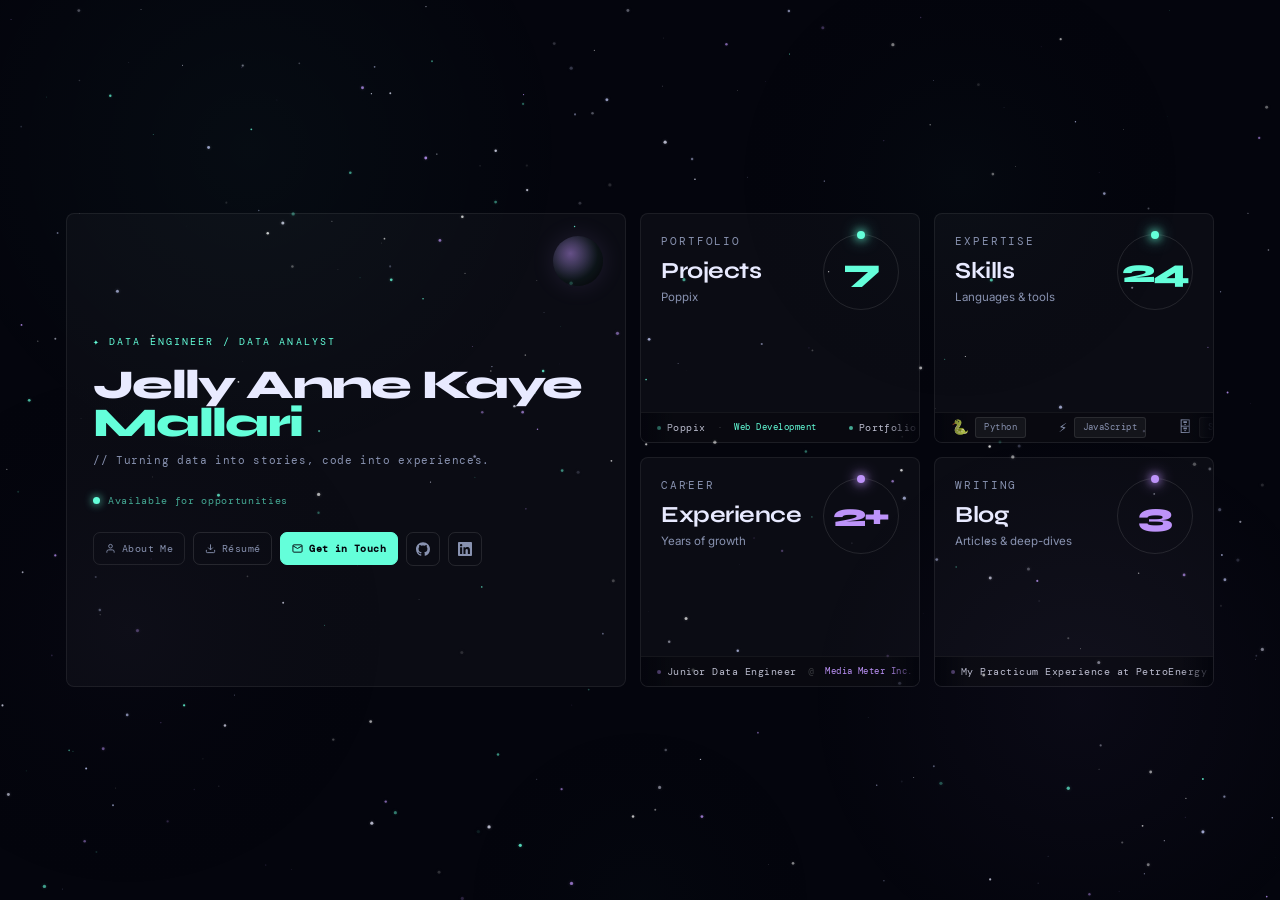
==== commit afbfc98b: "Update portfolio data, add blog detail & assets Major content and UI updates: add profile image asse" ====
--- a/index.html
+++ b/index.html
@@ -106,6 +106,29 @@
 /* ══════════════════════════════════════════════
    HELPERS
 ══════════════════════════════════════════════ */
+function calculateExperience() {
+  const startDate = new Date('2025-04-01'); // April 2025
+  const now = new Date();
+  
+  const years = now.getFullYear() - startDate.getFullYear();
+  const months = now.getMonth() - startDate.getMonth();
+  
+  let totalYears = years;
+  let totalMonths = months;
+  
+  if (totalMonths < 0) {
+    totalYears--;
+    totalMonths += 12;
+  }
+  
+  // Format: minimum is 1, show + for additional months beyond complete years
+  if (totalYears === 0) {
+    return '1'; // First year always shows as 1
+  }
+  
+  return totalMonths > 0 ? `${totalYears + 1}+` : `${totalYears + 1}`;
+}
+
 function ticker(items, dur = '22s') {
   const inner = items.join('');
   return `<div class="ticker-wrap"><div class="ticker-track" style="--tdur:${dur}">${inner}${inner}</div></div>`;
@@ -152,6 +175,9 @@
     ...(skills.databases  || []).slice(0, 3),
     ...(skills.tools      || []).slice(0, 3)
   ];
+
+  // Calculate dynamic experience
+  const experienceYears = calculateExperience();
 
   // Extract profile data with fallbacks
   const profileName = profile?.name || 'Jelly Anne Kaye Mallari';
@@ -234,7 +260,7 @@
           <div class="tile-title">Experience</div>
           <div class="tile-sub">Years of growth</div>
         </div>
-        ${numOrbit(stats.experience)}
+        ${numOrbit(experienceYears)}
       </div>
       ${ticker(experience.map(expItem), '20s')}
       ${ARR}
